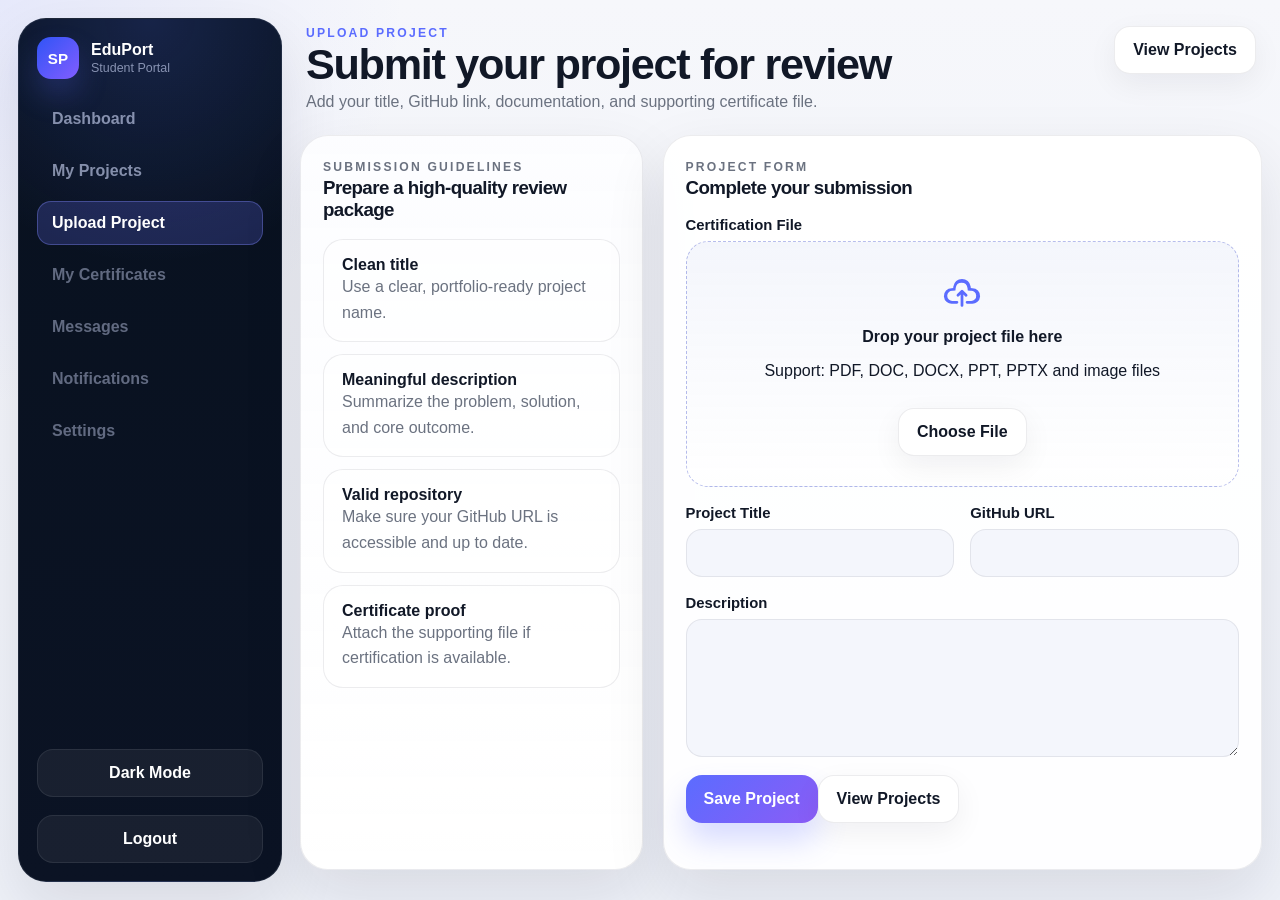
==== frontend/add-project.html @ 6cba8082 "Updated file changes" ====
<!-- Purpose: Provides the form for adding a new project and uploading a certification file. -->
<!DOCTYPE html>
<html lang="en">
  <head>
    <meta charset="UTF-8" />
    <meta name="viewport" content="width=device-width, initial-scale=1.0" />
    <title>Add Project | Student Portfolio Platform</title>
    <link rel="stylesheet" href="/frontend/css/style.css" />
  </head>
  <body>
    <div class="app-shell">
      <aside class="sidebar app-sidebar">
        <div class="sidebar-top">
          <a href="/dashboard" class="brand-lockup">
            <span class="brand-mark">SP</span>
            <span>
              <strong>EduPort</strong>
              <small>Student Portal</small>
            </span>
          </a>

          <nav class="nav-links">
            <a href="/dashboard" class="nav-link">Dashboard</a>
            <a href="/projects" class="nav-link">My Projects</a>
            <a href="/add-project" class="nav-link active">Upload Project</a>
            <span class="nav-link nav-link-muted">My Certificates</span>
            <span class="nav-link nav-link-muted">Messages</span>
            <span class="nav-link nav-link-muted">Notifications</span>
            <span class="nav-link nav-link-muted">Settings</span>
          </nav>
        </div>

        <div class="sidebar-bottom">
          <button class="secondary-button theme-toggle" type="button" data-theme-toggle>
            Dark Mode
          </button>
          <button id="logout-button" class="secondary-button" type="button">Logout</button>
        </div>
      </aside>

      <main class="content app-content">
        <header class="app-header">
          <div>
            <p class="page-kicker">Upload Project</p>
            <h1>Submit your project for review</h1>
            <p class="page-subcopy">
              Add your title, GitHub link, documentation, and supporting certificate file.
            </p>
          </div>

          <div class="header-actions">
            <a href="/projects" class="secondary-link">View Projects</a>
          </div>
        </header>

        <section class="dashboard-grid upload-layout">
          <article class="panel panel-accent">
            <div class="panel-head">
              <div>
                <p class="panel-kicker">Submission Guidelines</p>
                <h3>Prepare a high-quality review package</h3>
              </div>
            </div>

            <div class="guideline-list">
              <div class="guideline-item">
                <strong>Clean title</strong>
                <p>Use a clear, portfolio-ready project name.</p>
              </div>
              <div class="guideline-item">
                <strong>Meaningful description</strong>
                <p>Summarize the problem, solution, and core outcome.</p>
              </div>
              <div class="guideline-item">
                <strong>Valid repository</strong>
                <p>Make sure your GitHub URL is accessible and up to date.</p>
              </div>
              <div class="guideline-item">
                <strong>Certificate proof</strong>
                <p>Attach the supporting file if certification is available.</p>
              </div>
            </div>
          </article>

          <article class="panel panel-wide">
            <div class="panel-head">
              <div>
                <p class="panel-kicker">Project Form</p>
                <h3>Complete your submission</h3>
              </div>
            </div>

            <form id="project-form" class="project-form enhanced-form">
              <input type="hidden" id="project-id" />

              <label class="field field-full">
                <span>Certification File</span>
                <div class="upload-dropzone">
                  <div class="upload-icon" aria-hidden="true">
                    <svg viewBox="0 0 24 24" focusable="false">
                      <path
                        d="M12 3.75a4.75 4.75 0 0 1 4.717 4.186l.08.752.747.11A4.25 4.25 0 1 1 17 17.25h-2.25a.75.75 0 0 1 0-1.5H17a2.75 2.75 0 1 0-.485-5.457l-1.367-.2-.145-1.374a3.25 3.25 0 0 0-6.437 0l-.145 1.374-1.367.2A2.75 2.75 0 1 0 7 15.75h2.25a.75.75 0 0 1 0 1.5H7A4.25 4.25 0 1 1 6.456 8.798l.747-.11.08-.752A4.75 4.75 0 0 1 12 3.75Zm.53 6.22 2.22 2.22a.75.75 0 1 1-1.06 1.06l-.94-.939v5.939a.75.75 0 0 1-1.5 0v-5.94l-.94.94a.75.75 0 0 1-1.06-1.06l2.22-2.22a.75.75 0 0 1 1.06 0Z"
                      />
                    </svg>
                  </div>
                  <div>
                    <strong>Drop your project file here</strong>
                    <p>Support: PDF, DOC, DOCX, PPT, PPTX and image files</p>
                  </div>
                  <label class="secondary-button file-trigger">
                    Choose File
                    <input type="file" id="certificationFile" name="certificationFile" />
                  </label>
                </div>
              </label>

              <div class="form-grid">
                <label class="field">
                  <span>Project Title</span>
                  <input type="text" id="title" name="title" required />
                </label>

                <label class="field">
                  <span>GitHub URL</span>
                  <input type="url" id="githubUrl" name="githubUrl" required />
                </label>
              </div>

              <label class="field">
                <span>Description</span>
                <textarea id="description" name="description" rows="6" required></textarea>
              </label>

              <div class="button-row">
                <button type="submit" class="primary-button">Save Project</button>
                <a href="/projects" class="secondary-link">View Projects</a>
              </div>
            </form>

            <div id="project-message" class="message"></div>
          </article>
        </section>
      </main>
    </div>

    <script src="js/theme.js"></script>
    <script src="js/api.js"></script>
    <script src="js/projects.js"></script>
  </body>
</html>
---- frontend/css/style.css ----
/* Purpose: Defines the responsive visual design for the student portfolio frontend. */

:root {
  color-scheme: light;
  --font-display: "Space Grotesk", "Avenir Next", "Segoe UI", sans-serif;
  --font-body: "Manrope", "Segoe UI", sans-serif;
  --bg: #f6f7fb;
  --bg-2: #eef1f8;
  --surface: rgba(255, 255, 255, 0.92);
  --surface-strong: #ffffff;
  --surface-soft: #f4f6fc;
  --surface-muted: #edf2ff;
  --text: #111827;
  --muted: #6b7280;
  --muted-strong: #48556a;
  --border: rgba(15, 23, 42, 0.08);
  --border-strong: rgba(15, 23, 42, 0.13);
  --primary: #5b6cff;
  --primary-2: #8b5cf6;
  --primary-soft: rgba(91, 108, 255, 0.12);
  --success: #22c55e;
  --warning: #f59e0b;
  --danger: #ef4444;
  --success-soft: rgba(34, 197, 94, 0.14);
  --warning-soft: rgba(245, 158, 11, 0.14);
  --danger-soft: rgba(239, 68, 68, 0.13);
  --blue-soft: rgba(91, 108, 255, 0.12);
  --shadow: 0 24px 60px rgba(15, 23, 42, 0.1);
  --shadow-soft: 0 10px 30px rgba(15, 23, 42, 0.06);
  --sidebar-bg:
    radial-gradient(circle at top, rgba(88, 120, 255, 0.18), transparent 28%),
    linear-gradient(180deg, #08111f 0%, #0b1324 100%);
  --sidebar-border: rgba(148, 163, 184, 0.14);
  --sidebar-text: #eff5ff;
  --sidebar-muted: rgba(214, 224, 255, 0.6);
  --sidebar-active: rgba(104, 115, 255, 0.22);
  --sidebar-active-border: rgba(130, 140, 255, 0.36);
  --auth-showcase:
    radial-gradient(circle at 20% 20%, rgba(37, 99, 235, 0.28), transparent 30%),
    radial-gradient(circle at 82% 25%, rgba(139, 92, 246, 0.24), transparent 24%),
    linear-gradient(160deg, #050d1a 0%, #0a1222 48%, #0d1630 100%);
}

html[data-theme='dark'] {
  color-scheme: dark;
  --bg: #060d18;
  --bg-2: #0c1522;
  --surface: rgba(14, 21, 34, 0.92);
  --surface-strong: #0f1727;
  --surface-soft: #131e31;
  --surface-muted: #162137;
  --text: #f3f7ff;
  --muted: #96a6bf;
  --muted-strong: #c5d2e6;
  --border: rgba(148, 163, 184, 0.12);
  --border-strong: rgba(148, 163, 184, 0.18);
  --primary: #7d8dff;
  --primary-2: #a77cff;
  --primary-soft: rgba(125, 141, 255, 0.16);
  --success-soft: rgba(34, 197, 94, 0.18);
  --warning-soft: rgba(245, 158, 11, 0.18);
  --danger-soft: rgba(239, 68, 68, 0.18);
  --blue-soft: rgba(125, 141, 255, 0.16);
  --shadow: 0 26px 60px rgba(0, 0, 0, 0.34);
  --shadow-soft: 0 10px 28px rgba(0, 0, 0, 0.24);
}

* {
  box-sizing: border-box;
}

html {
  scroll-behavior: smooth;
}

body {
  margin: 0;
  min-height: 100vh;
  font-family: var(--font-body);
  color: var(--text);
  background:
    radial-gradient(circle at top left, rgba(91, 108, 255, 0.1), transparent 26%),
    linear-gradient(180deg, var(--bg) 0%, var(--bg-2) 100%);
}

a {
  color: inherit;
  text-decoration: none;
}

button,
input,
textarea {
  font: inherit;
}

button {
  -webkit-tap-highlight-color: transparent;
}

svg {
  display: block;
}

.hidden {
  display: none !important;
}

.auth-body {
  position: relative;
  display: grid;
  place-items: center;
  padding: 28px;
  overflow-x: hidden;
}

.theme-fab {
  position: fixed;
  top: 24px;
  right: 24px;
  z-index: 4;
  min-height: 44px;
  padding: 0 16px;
  border-radius: 999px;
}

.auth-shell {
  width: min(1240px, 100%);
  display: grid;
  gap: 24px;
}

.auth-shell-split {
  grid-template-columns: minmax(0, 1.15fr) minmax(360px, 0.85fr);
}

.auth-showcase,
.auth-panel,
.sidebar,
.panel,
.metric-card,
.card {
  border: 1px solid var(--border);
  box-shadow: var(--shadow);
}

.auth-showcase {
  position: relative;
  overflow: hidden;
  min-height: 760px;
  border-radius: 32px;
  background: var(--auth-showcase);
  color: #eef4ff;
}

.showcase-grid,
.auth-showcase::before,
.auth-showcase::after {
  position: absolute;
  inset: 0;
  pointer-events: none;
}

.showcase-grid {
  background-image:
    linear-gradient(rgba(141, 170, 255, 0.08) 1px, transparent 1px),
    linear-gradient(90deg, rgba(141, 170, 255, 0.08) 1px, transparent 1px);
  background-size: 42px 42px;
  mask-image: linear-gradient(180deg, rgba(0, 0, 0, 0.95), transparent 88%);
}

.auth-showcase::before {
  content: "";
  background:
    radial-gradient(circle at 14% 82%, rgba(56, 189, 248, 0.26), transparent 18%),
    radial-gradient(circle at 84% 76%, rgba(139, 92, 246, 0.2), transparent 18%);
}

.auth-showcase::after {
  content: "";
  inset: 24px;
  border-radius: 28px;
  border: 1px solid rgba(148, 174, 255, 0.12);
}

.showcase-content {
  position: relative;
  z-index: 1;
  display: flex;
  flex-direction: column;
  gap: 28px;
  justify-content: space-between;
  min-height: 100%;
  padding: 56px;
}

.eyebrow,
.auth-kicker,
.page-kicker,
.panel-kicker {
  margin: 0;
  font-size: 0.76rem;
  font-weight: 800;
  letter-spacing: 0.18em;
  text-transform: uppercase;
}

.eyebrow {
  color: #99b6ff;
}

.auth-showcase h1,
.auth-brand h2,
.app-header h1,
.panel h3,
.section-heading h3,
.page-header h1,
.sidebar h2 {
  margin: 0;
  font-family: var(--font-display);
  letter-spacing: -0.03em;
}

.auth-showcase h1 {
  max-width: 9ch;
  font-size: clamp(3rem, 6vw, 5.3rem);
  line-height: 0.95;
}

.gradient-text {
  background: linear-gradient(90deg, #7dc6ff 0%, #84a5ff 42%, #bb7dff 100%);
  -webkit-background-clip: text;
  background-clip: text;
  color: transparent;
  text-shadow: 0 0 18px rgba(125, 141, 255, 0.22);
}

.hero-copy {
  margin: 0;
  max-width: 50ch;
  color: rgba(232, 239, 255, 0.76);
  line-height: 1.7;
}

.feature-tags,
.tag-list,
.button-row,
.summary-grid,
.app-shell,
.header-actions,
.auth-meta,
.tab-row,
.auth-brand,
.inline-form,
.section-heading,
.page-header {
  display: flex;
}

.feature-tags {
  flex-wrap: wrap;
  gap: 12px;
}

.feature-chip,
.tag {
  display: inline-flex;
  align-items: center;
  gap: 8px;
  min-height: 40px;
  padding: 10px 14px;
  border-radius: 999px;
  border: 1px solid rgba(148, 174, 255, 0.18);
  background: rgba(6, 15, 30, 0.52);
  color: #e8efff;
}

.showcase-orbits {
  position: absolute;
  right: 8%;
  top: 10%;
  width: 220px;
  height: 220px;
}

.orb {
  position: absolute;
  inset: 0;
  border-radius: 999px;
  border: 1px solid rgba(146, 172, 255, 0.24);
  animation: orbitFloat 7s ease-in-out infinite;
}

.orb-two {
  inset: 28px;
  animation-delay: -2s;
}

.orb-three {
  inset: 58px;
  animation-delay: -4s;
}

.showcase-stats {
  display: grid;
  gap: 14px;
  grid-template-columns: repeat(3, minmax(0, 1fr));
}

.stat-card {
  padding: 20px;
  border-radius: 22px;
  border: 1px solid rgba(148, 174, 255, 0.18);
  background: rgba(6, 15, 30, 0.48);
}

.stat-card strong {
  display: block;
  margin-bottom: 8px;
  font-size: 2rem;
  font-family: var(--font-display);
}

.stat-card span {
  color: rgba(232, 239, 255, 0.72);
  font-size: 0.94rem;
}

.auth-panel {
  position: relative;
  overflow: hidden;
  border-radius: 32px;
  background: rgba(255, 255, 255, 0.74);
  backdrop-filter: blur(26px);
}

html[data-theme='dark'] .auth-panel {
  background: rgba(10, 16, 28, 0.76);
}

.auth-panel::before {
  content: "";
  position: absolute;
  inset: 18px;
  border-radius: 28px;
  background: linear-gradient(180deg, rgba(255, 255, 255, 0.58), rgba(255, 255, 255, 0.12));
  opacity: 0.7;
}

html[data-theme='dark'] .auth-panel::before {
  background: linear-gradient(180deg, rgba(255, 255, 255, 0.05), rgba(255, 255, 255, 0.02));
}

.auth-panel-inner {
  position: relative;
  z-index: 1;
  display: grid;
  gap: 24px;
  padding: 36px;
}

.brand-badge,
.brand-mark,
.sidebar-avatar {
  display: grid;
  place-items: center;
  border-radius: 18px;
  font-family: var(--font-display);
  font-weight: 700;
  color: #ffffff;
  background: linear-gradient(135deg, #3054f6 0%, #825dff 100%);
  box-shadow: 0 16px 30px rgba(91, 108, 255, 0.24);
}

.brand-badge {
  width: 52px;
  height: 52px;
}

.auth-kicker,
.page-kicker,
.panel-kicker {
  color: var(--primary);
}

.auth-intro {
  display: grid;
  gap: 8px;
}

.auth-intro p,
.page-subcopy,
.panel-head p,
.portfolio-card p,
.message,
.muted-copy,
.profile-highlight p,
.guideline-item p {
  margin: 0;
  color: var(--muted);
  line-height: 1.6;
}

.auth-tabs {
  gap: 10px;
  padding: 6px;
  border-radius: 18px;
  background: rgba(148, 163, 184, 0.1);
}

.tab-button,
.primary-button,
.secondary-button,
.secondary-link,
.icon-button,
.nav-link,
.toggle-visibility {
  border: 0;
  cursor: pointer;
  transition:
    transform 0.22s ease,
    background 0.22s ease,
    color 0.22s ease,
    border-color 0.22s ease,
    box-shadow 0.22s ease,
    opacity 0.22s ease;
}

.tab-button {
  flex: 1;
  min-height: 50px;
  padding: 12px 16px;
  border-radius: 14px;
  background: transparent;
  color: var(--muted);
  font-weight: 700;
}

.tab-button.active {
  color: var(--text);
  background: var(--surface-strong);
  box-shadow: var(--shadow-soft);
}

.primary-button,
.secondary-button,
.secondary-link {
  display: inline-flex;
  align-items: center;
  justify-content: center;
  min-height: 48px;
  padding: 0 18px;
  border-radius: 16px;
  font-weight: 700;
}

.primary-button {
  color: #ffffff;
  background: linear-gradient(135deg, #5b6cff 0%, #8b5cf6 100%);
  box-shadow: 0 18px 30px rgba(91, 108, 255, 0.24);
}

.secondary-button,
.secondary-link,
.icon-button,
.theme-fab {
  color: var(--text);
  background: var(--surface-strong);
  border: 1px solid var(--border);
  box-shadow: var(--shadow-soft);
}

.primary-button:hover,
.secondary-button:hover,
.secondary-link:hover,
.icon-button:hover,
.nav-link:hover,
.toggle-visibility:hover,
.tab-button:hover {
  transform: translateY(-2px);
}

.auth-form,
.project-form {
  display: grid;
  gap: 16px;
}

.field,
.auth-form label,
.project-form label {
  display: grid;
  gap: 8px;
}

.field > span,
.auth-form label > span,
.project-form label > span {
  font-size: 0.93rem;
  font-weight: 700;
}

.input-shell {
  position: relative;
}

.input-icon {
  position: absolute;
  top: 50%;
  left: 16px;
  width: 18px;
  height: 18px;
  transform: translateY(-50%);
  color: var(--muted);
  pointer-events: none;
}

.input-icon svg,
.search-icon svg,
.upload-icon svg {
  width: 100%;
  height: 100%;
  fill: currentColor;
}

input,
textarea {
  width: 100%;
  border-radius: 16px;
  border: 1px solid var(--border);
  color: var(--text);
  background: var(--surface-soft);
  transition: border-color 0.22s ease, box-shadow 0.22s ease, background 0.22s ease;
}

.input-shell input {
  min-height: 56px;
  padding: 16px 54px 16px 46px;
}

.inline-form input,
.project-form input,
.project-form textarea,
.search-shell input,
textarea {
  padding: 14px 16px;
}

.toggle-visibility {
  position: absolute;
  top: 50%;
  right: 10px;
  min-height: 38px;
  padding: 0 12px;
  transform: translateY(-50%);
  border-radius: 12px;
  background: transparent;
  color: var(--muted);
}

.toggle-visibility:hover {
  transform: translateY(calc(-50% - 2px));
  background: var(--surface-muted);
}

input:focus,
textarea:focus {
  outline: none;
  border-color: color-mix(in srgb, var(--primary) 56%, white);
  box-shadow: 0 0 0 4px color-mix(in srgb, var(--primary) 16%, transparent);
}

input::placeholder,
textarea::placeholder {
  color: color-mix(in srgb, var(--muted) 80%, transparent);
}

.auth-meta {
  justify-content: space-between;
  align-items: center;
  gap: 12px;
}

.checkbox-row {
  display: inline-flex;
  align-items: center;
  gap: 10px;
  color: var(--muted);
  cursor: pointer;
}

.checkbox-row input {
  width: 18px;
  height: 18px;
  margin: 0;
  accent-color: var(--primary);
}

.text-link {
  color: var(--primary);
  font-weight: 700;
}

.message {
  min-height: 24px;
  font-size: 0.95rem;
}

.message.error {
  color: var(--danger);
}

.message.success {
  color: var(--success);
}

.app-shell {
  min-height: 100vh;
  gap: 18px;
  padding: 18px;
}

.app-sidebar {
  width: 264px;
  min-width: 264px;
  padding: 18px;
  border-radius: 28px;
  background: var(--sidebar-bg);
  border-color: var(--sidebar-border);
  color: var(--sidebar-text);
  display: flex;
  flex-direction: column;
  justify-content: space-between;
  gap: 24px;
}

.sidebar-top,
.sidebar-bottom {
  display: grid;
  gap: 18px;
}

.brand-lockup {
  display: inline-flex;
  align-items: center;
  gap: 12px;
}

.brand-mark {
  width: 42px;
  height: 42px;
  border-radius: 14px;
  font-size: 0.95rem;
}

.brand-lockup strong,
.sidebar-profile strong {
  display: block;
  color: #ffffff;
}

.brand-lockup small,
.sidebar-profile small {
  display: block;
  margin-top: 2px;
  color: var(--sidebar-muted);
  font-size: 0.78rem;
}

.nav-links {
  display: grid;
  gap: 8px;
}

.nav-link {
  min-height: 44px;
  padding: 12px 14px;
  border-radius: 14px;
  display: flex;
  align-items: center;
  font-weight: 600;
  color: var(--sidebar-muted);
  background: transparent;
  border: 1px solid transparent;
}

.nav-link.active {
  color: #ffffff;
  background: var(--sidebar-active);
  border-color: var(--sidebar-active-border);
}

.nav-link:hover {
  color: #ffffff;
  background: rgba(255, 255, 255, 0.06);
}

.nav-link-muted {
  opacity: 0.72;
  cursor: default;
}

.sidebar-profile {
  display: flex;
  align-items: center;
  gap: 12px;
  padding: 12px;
  border-radius: 18px;
  background: rgba(255, 255, 255, 0.05);
  border: 1px solid rgba(255, 255, 255, 0.08);
}

.sidebar-avatar {
  width: 42px;
  height: 42px;
  border-radius: 14px;
  font-size: 0.95rem;
}

.sidebar .secondary-button {
  width: 100%;
  background: rgba(255, 255, 255, 0.06);
  color: #ffffff;
  border-color: rgba(255, 255, 255, 0.08);
  box-shadow: none;
}

.app-content {
  flex: 1;
  display: grid;
  gap: 20px;
  align-content: start;
}

.app-header {
  display: flex;
  align-items: flex-start;
  justify-content: space-between;
  gap: 16px;
  padding: 8px 6px 0;
}

.app-header h1 {
  font-size: clamp(2rem, 4vw, 2.7rem);
}

.header-actions {
  align-items: center;
  gap: 12px;
}

.search-shell {
  position: relative;
  width: min(280px, 100%);
}

.search-icon {
  position: absolute;
  top: 50%;
  left: 14px;
  width: 18px;
  height: 18px;
  transform: translateY(-50%);
  color: var(--muted);
  pointer-events: none;
}

.search-shell input {
  min-height: 46px;
  padding-left: 40px;
  border-radius: 999px;
}

.search-shell input:disabled {
  opacity: 0.9;
}

.stats-grid {
  display: grid;
  gap: 16px;
  grid-template-columns: repeat(4, minmax(0, 1fr));
}

.metric-card {
  padding: 20px;
  border-radius: 24px;
  background: var(--surface);
}

.metric-card span,
.metric-card small {
  display: block;
}

.metric-card span {
  color: var(--muted);
  font-size: 0.9rem;
}

.metric-card strong {
  display: block;
  margin: 10px 0 6px;
  font-family: var(--font-display);
  font-size: 2.15rem;
}

.metric-card small {
  color: var(--muted);
}

.metric-blue {
  background: linear-gradient(180deg, color-mix(in srgb, var(--surface-strong) 88%, #eef2ff), var(--surface));
}

.metric-green {
  background: linear-gradient(180deg, color-mix(in srgb, var(--surface-strong) 88%, #ecfdf5), var(--surface));
}

.metric-amber {
  background: linear-gradient(180deg, color-mix(in srgb, var(--surface-strong) 88%, #fff7ed), var(--surface));
}

.metric-rose {
  background: linear-gradient(180deg, color-mix(in srgb, var(--surface-strong) 88%, #fff1f2), var(--surface));
}

.dashboard-grid {
  display: grid;
  gap: 20px;
  grid-template-columns: minmax(0, 1.45fr) minmax(320px, 0.95fr);
}

.upload-layout {
  grid-template-columns: minmax(280px, 0.8fr) minmax(0, 1.4fr);
}

.panel {
  padding: 22px;
  border-radius: 28px;
  background: var(--surface);
}

.panel-wide {
  min-width: 0;
}

.panel-side {
  min-width: 0;
}

.panel-accent {
  background:
    linear-gradient(180deg, color-mix(in srgb, var(--surface-strong) 84%, #eef2ff), var(--surface)),
    var(--surface);
}

.panel-head {
  display: flex;
  align-items: center;
  justify-content: space-between;
  gap: 14px;
  margin-bottom: 18px;
}

.panel-link {
  color: var(--primary);
  font-weight: 700;
}

.panel-link:hover {
  text-decoration: underline;
}

.profile-highlight {
  padding: 18px;
  border-radius: 22px;
  background: linear-gradient(135deg, rgba(91, 108, 255, 0.12), rgba(139, 92, 246, 0.08));
}

.profile-badge {
  display: inline-flex;
  align-items: center;
  min-height: 34px;
  padding: 0 12px;
  margin-bottom: 12px;
  border-radius: 999px;
  background: rgba(91, 108, 255, 0.16);
  color: var(--primary);
  font-size: 0.84rem;
  font-weight: 700;
}

.data-list,
.project-stack,
.notification-stack {
  display: grid;
  gap: 14px;
}

.data-row,
.project-card,
.notification-card {
  padding: 16px 18px;
  border-radius: 22px;
  background: var(--surface-strong);
  border: 1px solid var(--border);
  box-shadow: var(--shadow-soft);
}

.data-row {
  display: grid;
  gap: 10px;
}

.data-row-top,
.data-row-bottom,
.project-card-head,
.project-card-meta,
.project-card-actions,
.notification-card {
  display: flex;
}

.data-row-top,
.project-card-head,
.project-card-meta,
.project-card-actions {
  justify-content: space-between;
  gap: 12px;
  align-items: flex-start;
}

.data-row-title strong,
.project-card h4,
.portfolio-card h4,
.guideline-item strong {
  display: block;
  margin: 0;
  font-size: 1rem;
}

.data-row-title small,
.project-card small,
.guideline-item p,
.notification-card small {
  color: var(--muted);
}

.badge,
.status-badge,
.faculty-status-badge {
  display: inline-flex;
  align-items: center;
  justify-content: center;
  min-height: 30px;
  padding: 6px 12px;
  border-radius: 999px;
  font-size: 0.82rem;
  font-weight: 700;
}

.status-badge.status-approved,
.faculty-status-approved,
.badge-approved {
  color: var(--success);
  background: var(--success-soft);
}

.status-badge.status-pending,
.faculty-status-pending,
.badge-pending {
  color: var(--warning);
  background: var(--warning-soft);
}

.status-badge.status-rejected,
.faculty-status-rejected,
.badge-rejected {
  color: var(--danger);
  background: var(--danger-soft);
}

.portfolio-grid {
  display: grid;
  gap: 14px;
}

.portfolio-card {
  padding: 18px;
  border-radius: 22px;
  background: var(--surface-strong);
  border: 1px solid var(--border);
}

.portfolio-card a,
.data-row a,
.project-card a {
  color: var(--primary);
  font-weight: 700;
}

.inline-form {
  gap: 12px;
  align-items: center;
}

.inline-form input {
  flex: 1;
  min-height: 48px;
}

.tag-list {
  flex-wrap: wrap;
  gap: 10px;
}

.tag {
  color: var(--primary);
  background: var(--primary-soft);
  border: 1px solid transparent;
}

.tag button {
  border: 0;
  background: transparent;
  color: inherit;
  cursor: pointer;
  font-weight: 700;
}

.guideline-list {
  display: grid;
  gap: 12px;
}

.guideline-item {
  padding: 16px 18px;
  border-radius: 20px;
  background: rgba(255, 255, 255, 0.55);
  border: 1px solid var(--border);
}

html[data-theme='dark'] .guideline-item {
  background: rgba(255, 255, 255, 0.02);
}

.enhanced-form {
  gap: 18px;
}

.field-full {
  grid-column: 1 / -1;
}

.form-grid {
  display: grid;
  gap: 16px;
  grid-template-columns: repeat(2, minmax(0, 1fr));
}

.upload-dropzone {
  display: grid;
  place-items: center;
  gap: 12px;
  padding: 30px 20px;
  text-align: center;
  border-radius: 22px;
  border: 1px dashed color-mix(in srgb, var(--primary) 30%, var(--border-strong));
  background: linear-gradient(180deg, var(--surface-soft), var(--surface));
}

.upload-icon {
  width: 44px;
  height: 44px;
  color: var(--primary);
}

.file-trigger {
  position: relative;
  overflow: hidden;
}

.file-trigger input[type='file'] {
  position: absolute;
  inset: 0;
  opacity: 0;
  cursor: pointer;
}

.project-stack {
  grid-template-columns: 1fr;
}

.project-card {
  display: grid;
  gap: 12px;
}

.project-card p {
  margin: 0;
  color: var(--muted);
}

.project-card-meta {
  flex-wrap: wrap;
  color: var(--muted);
  font-size: 0.92rem;
}

.project-card-actions {
  flex-wrap: wrap;
  align-items: center;
}

.project-card-links {
  display: flex;
  flex-wrap: wrap;
  gap: 10px;
}

.notification-card {
  align-items: flex-start;
  gap: 12px;
}

.notification-icon {
  width: 38px;
  height: 38px;
  flex: none;
  border-radius: 14px;
  display: grid;
  place-items: center;
  font-weight: 700;
}

.notification-approved {
  color: var(--success);
  background: var(--success-soft);
}

.notification-pending {
  color: var(--warning);
  background: var(--warning-soft);
}

.notification-rejected {
  color: var(--danger);
  background: var(--danger-soft);
}

.table-wrapper {
  overflow-x: auto;
}

.project-table {
  width: 100%;
  border-collapse: collapse;
}

.project-table th,
.project-table td {
  padding: 14px 12px;
  border-bottom: 1px solid var(--border);
  text-align: left;
  vertical-align: top;
}

.project-table th {
  color: var(--muted);
  font-size: 0.82rem;
  letter-spacing: 0.08em;
  text-transform: uppercase;
}

.action-group {
  display: flex;
  flex-wrap: wrap;
  gap: 8px;
}

.icon-button.danger {
  color: var(--danger);
}

.empty-state {
  color: var(--muted);
  padding: 14px 0;
}

.auth-showcase,
.auth-panel,
.app-sidebar,
.panel,
.metric-card,
.project-card,
.data-row {
  animation: fadeLift 0.65s ease both;
}

@keyframes fadeLift {
  from {
    opacity: 0;
    transform: translateY(14px);
  }

  to {
    opacity: 1;
    transform: translateY(0);
  }
}

@keyframes orbitFloat {
  0%,
  100% {
    transform: translateY(0);
  }

  50% {
    transform: translateY(-10px);
  }
}

@media (max-width: 1180px) {
  .auth-shell-split,
  .dashboard-grid,
  .upload-layout {
    grid-template-columns: 1fr;
  }

  .stats-grid {
    grid-template-columns: repeat(2, minmax(0, 1fr));
  }

  .showcase-content {
    padding: 40px;
  }
}

@media (max-width: 980px) {
  .app-shell {
    flex-direction: column;
  }

  .app-sidebar {
    width: 100%;
    min-width: 0;
  }

  .app-header,
  .header-actions,
  .inline-form {
    flex-direction: column;
    align-items: stretch;
  }

  .search-shell {
    width: 100%;
  }
}

@media (max-width: 720px) {
  .auth-body,
  .app-shell {
    padding: 14px;
  }

  .theme-fab {
    top: 16px;
    right: 16px;
  }

  .auth-panel-inner,
  .showcase-content {
    padding: 24px;
  }

  .auth-showcase h1 {
    max-width: none;
    font-size: clamp(2.4rem, 11vw, 3.7rem);
  }

  .showcase-stats,
  .stats-grid,
  .form-grid {
    grid-template-columns: 1fr;
  }

  .auth-meta {
    flex-direction: column;
    align-items: flex-start;
  }

  .panel,
  .metric-card {
    padding: 18px;
  }
}

@media (prefers-reduced-motion: reduce) {
  *,
  *::before,
  *::after {
    animation: none !important;
    transition: none !important;
    scroll-behavior: auto !important;
  }
}
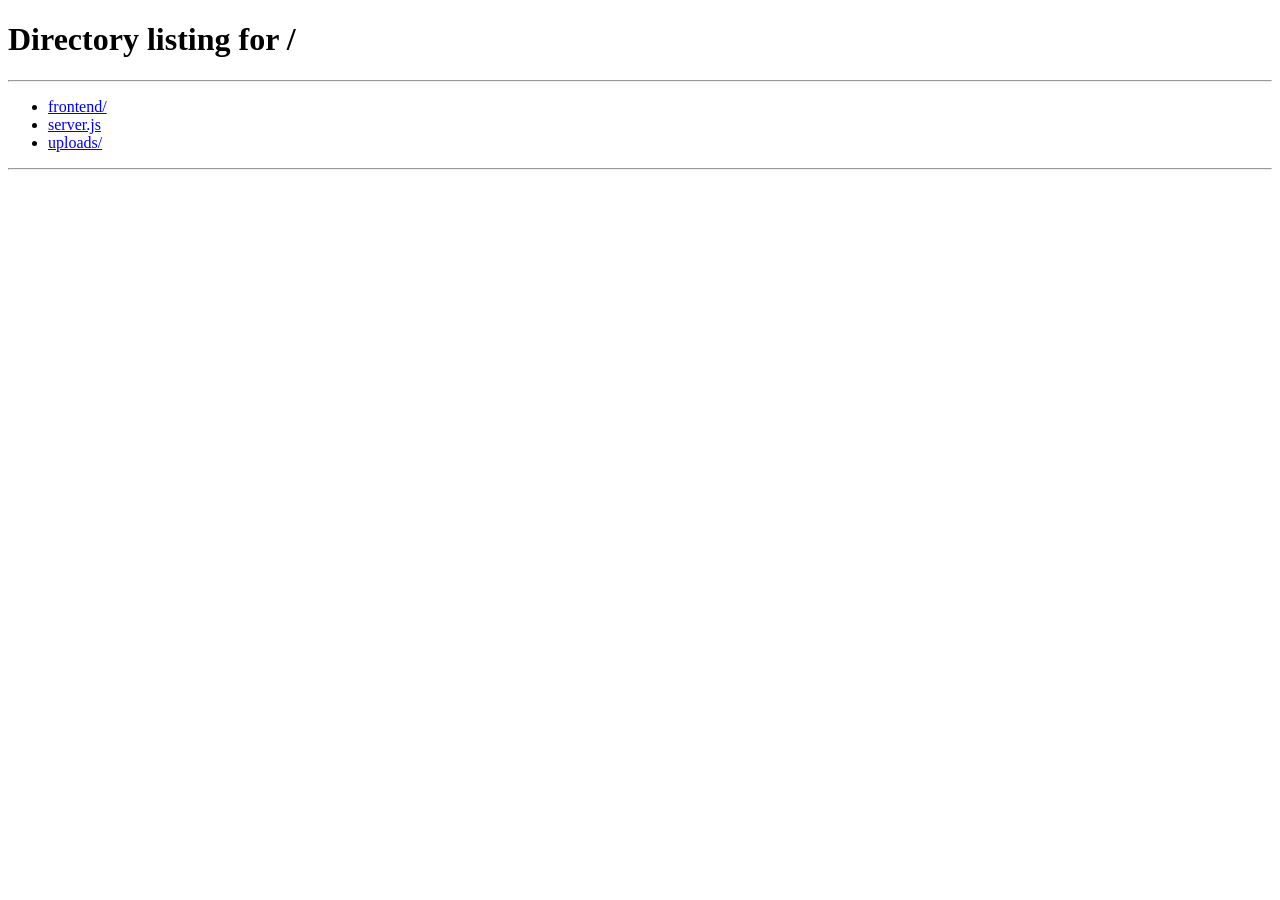
==== commit fb9ef36f: "change in the file things" ====
--- a/frontend/add-project.html
+++ b/frontend/add-project.html
@@ -23,7 +23,7 @@
             <a href="/dashboard" class="nav-link">Dashboard</a>
             <a href="/projects" class="nav-link">My Projects</a>
             <a href="/add-project" class="nav-link active">Upload Project</a>
-            <span class="nav-link nav-link-muted">My Certificates</span>
+            <a href="/certificates" class="nav-link">My Certificates</a>
             <span class="nav-link nav-link-muted">Messages</span>
             <span class="nav-link nav-link-muted">Notifications</span>
             <span class="nav-link nav-link-muted">Settings</span>
@@ -95,7 +95,7 @@
 
               <label class="field field-full">
                 <span>Certification File</span>
-                <div class="upload-dropzone">
+                <div class="upload-dropzone" id="upload-dropzone" data-upload-dropzone>
                   <div class="upload-icon" aria-hidden="true">
                     <svg viewBox="0 0 24 24" focusable="false">
                       <path
@@ -109,8 +109,14 @@
                   </div>
                   <label class="secondary-button file-trigger">
                     Choose File
-                    <input type="file" id="certificationFile" name="certificationFile" />
+                    <input
+                      type="file"
+                      id="certificationFile"
+                      name="certificationFile"
+                      accept=".pdf,.doc,.docx,.ppt,.pptx,image/*"
+                    />
                   </label>
+                  <div id="upload-file-info" class="upload-file-info hidden" aria-live="polite"></div>
                 </div>
               </label>
 
--- a/frontend/css/style.css
+++ b/frontend/css/style.css
@@ -124,6 +124,38 @@
   border-radius: 999px;
 }
 
+.theme-icon-button {
+  width: 42px;
+  min-width: 42px;
+  min-height: 42px;
+  height: 42px;
+  padding: 0;
+  display: grid;
+  place-items: center;
+}
+
+.theme-icon {
+  width: 18px;
+  height: 18px;
+  color: currentColor;
+}
+
+.theme-icon svg {
+  width: 100%;
+  height: 100%;
+  fill: currentColor;
+}
+
+.theme-icon-moon,
+.theme-icon-sun {
+  display: none;
+}
+
+[data-theme-toggle][data-theme='light'] .theme-icon-moon,
+[data-theme-toggle][data-theme='dark'] .theme-icon-sun {
+  display: block;
+}
+
 .auth-shell {
   width: min(1240px, 100%);
   display: grid;
@@ -192,6 +224,40 @@
   justify-content: space-between;
   min-height: 100%;
   padding: 56px;
+}
+
+.faculty-showcase-minimal {
+  min-height: 620px;
+  background:
+    radial-gradient(circle at 18% 22%, rgba(91, 108, 255, 0.18), transparent 24%),
+    linear-gradient(160deg, #0a1220 0%, #10182b 100%);
+}
+
+.faculty-showcase-minimal::before {
+  background:
+    radial-gradient(circle at 18% 78%, rgba(125, 141, 255, 0.18), transparent 16%);
+}
+
+.faculty-showcase-minimal .showcase-grid {
+  background-size: 56px 56px;
+  opacity: 0.55;
+}
+
+.student-showcase-minimal {
+  min-height: 620px;
+  background:
+    radial-gradient(circle at 22% 24%, rgba(91, 108, 255, 0.16), transparent 24%),
+    linear-gradient(160deg, #0b1220 0%, #121a2b 100%);
+}
+
+.student-showcase-minimal::before {
+  background:
+    radial-gradient(circle at 18% 78%, rgba(125, 141, 255, 0.16), transparent 16%);
+}
+
+.student-showcase-minimal .showcase-grid {
+  background-size: 56px 56px;
+  opacity: 0.52;
 }
 
 .eyebrow,
@@ -240,6 +306,33 @@
   max-width: 50ch;
   color: rgba(232, 239, 255, 0.76);
   line-height: 1.7;
+}
+
+.minimal-illustration {
+  margin-top: auto;
+  display: grid;
+  gap: 14px;
+  max-width: 240px;
+}
+
+.minimal-orb {
+  width: 96px;
+  height: 96px;
+  border-radius: 999px;
+  background:
+    radial-gradient(circle at 35% 35%, rgba(255, 255, 255, 0.3), transparent 28%),
+    linear-gradient(135deg, rgba(91, 108, 255, 0.88), rgba(139, 92, 246, 0.52));
+  box-shadow: 0 20px 40px rgba(91, 108, 255, 0.18);
+}
+
+.minimal-line {
+  height: 10px;
+  border-radius: 999px;
+  background: rgba(255, 255, 255, 0.12);
+}
+
+.minimal-line-short {
+  width: 65%;
 }
 
 .feature-tags,
@@ -257,6 +350,17 @@
   display: flex;
 }
 
+.auth-brand {
+  align-items: center;
+  gap: 16px;
+}
+
+.auth-brand > div {
+  display: grid;
+  gap: 2px;
+  align-content: center;
+}
+
 .feature-tags {
   flex-wrap: wrap;
   gap: 12px;
@@ -351,12 +455,23 @@
   background: linear-gradient(180deg, rgba(255, 255, 255, 0.05), rgba(255, 255, 255, 0.02));
 }
 
+.auth-panel-minimal {
+  display: grid;
+  align-items: center;
+}
+
 .auth-panel-inner {
   position: relative;
   z-index: 1;
   display: grid;
   gap: 24px;
   padding: 36px;
+}
+
+.auth-panel-inner-minimal {
+  width: min(100%, 420px);
+  margin: 0 auto;
+  padding: 44px;
 }
 
 .brand-badge,
@@ -375,12 +490,21 @@
 .brand-badge {
   width: 52px;
   height: 52px;
+  flex: none;
 }
 
 .auth-kicker,
 .page-kicker,
 .panel-kicker {
   color: var(--primary);
+}
+
+.auth-kicker {
+  line-height: 1;
+}
+
+.auth-brand h2 {
+  line-height: 1;
 }
 
 .auth-intro {
@@ -601,6 +725,32 @@
   font-weight: 700;
 }
 
+.text-button {
+  padding: 0;
+  border: 0;
+  background: transparent;
+  color: var(--primary);
+  font: inherit;
+  font-weight: 700;
+  cursor: pointer;
+}
+
+.text-button:hover {
+  text-decoration: underline;
+}
+
+.text-link-subtle {
+  font-size: 0.92rem;
+  font-weight: 600;
+}
+
+.auth-switch {
+  margin: 4px 0 0;
+  color: var(--muted);
+  font-size: 0.94rem;
+  text-align: center;
+}
+
 .message {
   min-height: 24px;
   font-size: 0.95rem;
@@ -862,6 +1012,10 @@
   margin-bottom: 18px;
 }
 
+.panel-head h3 {
+  line-height: 1.15;
+}
+
 .panel-link {
   color: var(--primary);
   font-weight: 700;
@@ -1000,24 +1154,34 @@
 }
 
 .inline-form {
-  gap: 12px;
-  align-items: center;
+  gap: 16px;
+  align-items: stretch;
+  margin-bottom: 18px;
 }
 
 .inline-form input {
   flex: 1;
-  min-height: 48px;
+  min-height: 56px;
+  padding-inline: 18px;
+}
+
+.inline-form .primary-button {
+  min-width: 178px;
 }
 
 .tag-list {
   flex-wrap: wrap;
-  gap: 10px;
+  gap: 14px;
 }
 
 .tag {
+  min-height: 54px;
+  padding: 0 22px;
   color: var(--primary);
   background: var(--primary-soft);
   border: 1px solid transparent;
+  font-size: 1rem;
+  font-weight: 700;
 }
 
 .tag button {
@@ -1026,6 +1190,8 @@
   color: inherit;
   cursor: pointer;
   font-weight: 700;
+  font-size: 1.6rem;
+  line-height: 1;
 }
 
 .guideline-list {
@@ -1069,6 +1235,12 @@
   background: linear-gradient(180deg, var(--surface-soft), var(--surface));
 }
 
+.upload-dropzone.is-dragging {
+  border-color: color-mix(in srgb, var(--primary) 55%, white);
+  background: linear-gradient(180deg, color-mix(in srgb, var(--surface-soft) 88%, #eef2ff), var(--surface));
+  box-shadow: 0 0 0 4px color-mix(in srgb, var(--primary) 12%, transparent);
+}
+
 .upload-icon {
   width: 44px;
   height: 44px;
@@ -1084,6 +1256,49 @@
   position: absolute;
   inset: 0;
   opacity: 0;
+  cursor: pointer;
+}
+
+.upload-file-info {
+  width: min(100%, 420px);
+  display: flex;
+  align-items: center;
+  justify-content: space-between;
+  gap: 12px;
+  padding: 12px 14px;
+  border-radius: 16px;
+  background: var(--surface-strong);
+  border: 1px solid var(--border);
+  box-shadow: var(--shadow-soft);
+}
+
+.upload-file-meta {
+  min-width: 0;
+}
+
+.upload-file-meta strong,
+.upload-file-meta span {
+  display: block;
+}
+
+.upload-file-meta strong {
+  overflow: hidden;
+  text-overflow: ellipsis;
+  white-space: nowrap;
+}
+
+.upload-file-meta span {
+  margin-top: 4px;
+  color: var(--muted);
+  font-size: 0.9rem;
+}
+
+.upload-file-clear {
+  padding: 0;
+  border: 0;
+  background: transparent;
+  color: var(--primary);
+  font-weight: 700;
   cursor: pointer;
 }
 
@@ -1180,6 +1395,15 @@
 
 .icon-button.danger {
   color: var(--danger);
+  background: color-mix(in srgb, var(--danger) 10%, var(--surface-strong));
+  border-color: color-mix(in srgb, var(--danger) 24%, transparent);
+}
+
+.icon-button.danger:hover {
+  color: #ffffff;
+  background: linear-gradient(135deg, #ef4444 0%, #dc2626 100%);
+  border-color: transparent;
+  box-shadow: 0 16px 28px rgba(239, 68, 68, 0.22);
 }
 
 .empty-state {
@@ -1269,9 +1493,20 @@
     right: 16px;
   }
 
+  .theme-icon-button {
+    width: 40px;
+    min-width: 40px;
+    height: 40px;
+    min-height: 40px;
+  }
+
   .auth-panel-inner,
   .showcase-content {
     padding: 24px;
+  }
+
+  .auth-panel-inner-minimal {
+    padding: 28px 24px;
   }
 
   .auth-showcase h1 {
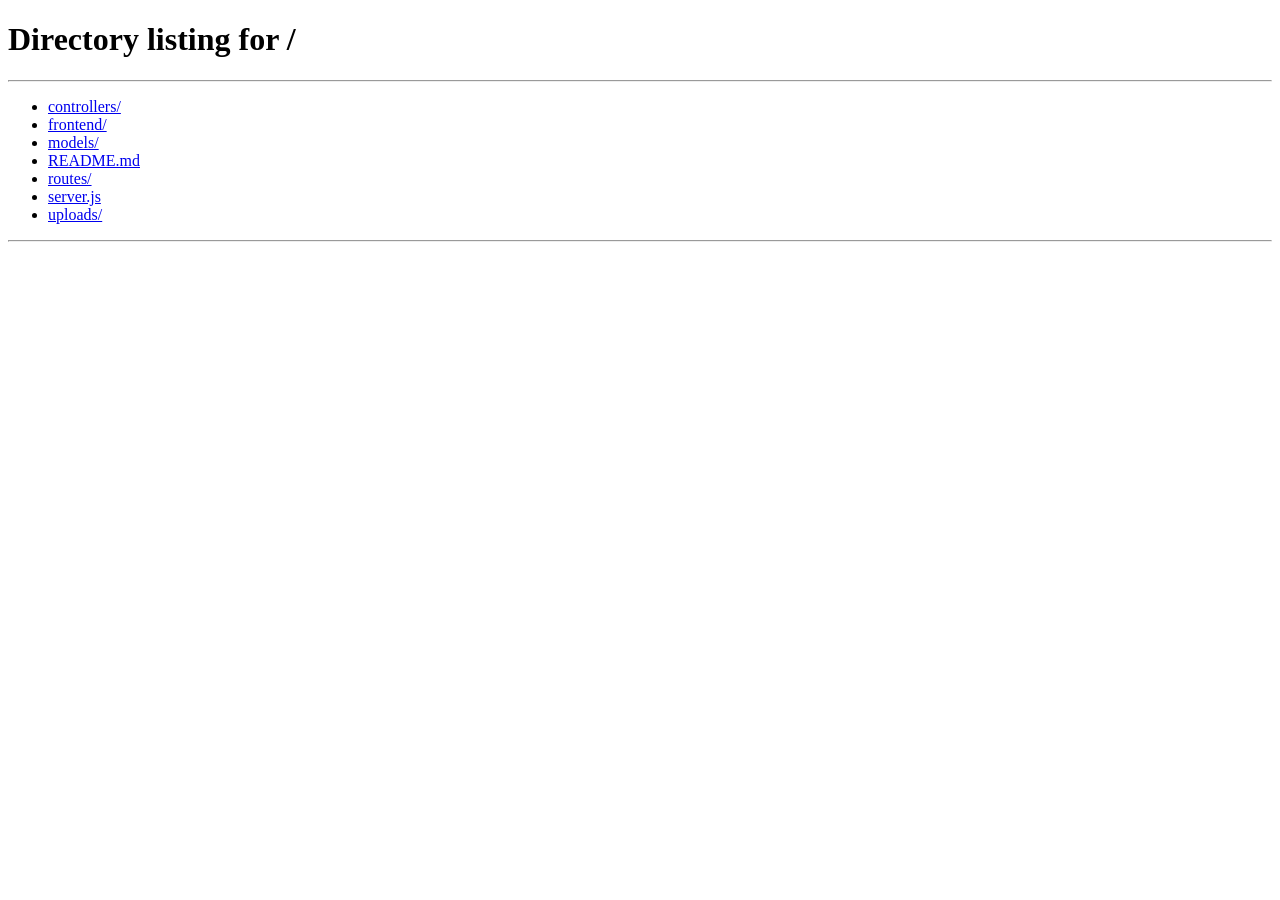
==== commit e97494cf: "Added new features for student and faculty" ====
--- a/frontend/add-project.html
+++ b/frontend/add-project.html
@@ -132,6 +132,25 @@
                 </label>
               </div>
 
+              <div class="form-grid">
+                <label class="field">
+                  <span>Section</span>
+                  <select id="section" name="section" required>
+                    <option value="">Select section</option>
+                    <option value="224WT">224WT</option>
+                    <option value="224AR">224AR</option>
+                    <option value="224BV">224BV</option>
+                  </select>
+                </label>
+
+                <label class="field">
+                  <span>Teacher / Faculty</span>
+                  <select id="assigned_teacher" name="assigned_teacher" required>
+                    <option value="">Select teacher</option>
+                  </select>
+                </label>
+              </div>
+
               <label class="field">
                 <span>Description</span>
                 <textarea id="description" name="description" rows="6" required></textarea>
--- a/frontend/css/style.css
+++ b/frontend/css/style.css
@@ -474,6 +474,31 @@
   padding: 44px;
 }
 
+.auth-shell-unified {
+  align-items: stretch;
+}
+
+.auth-showcase-unified,
+.auth-panel-unified {
+  min-height: 760px;
+}
+
+.auth-showcase-unified .showcase-content {
+  justify-content: flex-start;
+  gap: 26px;
+}
+
+.auth-showcase-unified .hero-copy {
+  max-width: 28ch;
+  font-size: 1.08rem;
+}
+
+.auth-panel-inner-unified {
+  width: min(100%, 660px);
+  gap: 28px;
+  padding: 56px 54px;
+}
+
 .brand-badge,
 .brand-mark,
 .sidebar-avatar {
@@ -510,6 +535,55 @@
 .auth-intro {
   display: grid;
   gap: 8px;
+}
+
+.role-switch {
+  display: grid;
+  grid-template-columns: repeat(2, minmax(0, 1fr));
+  gap: 8px;
+  padding: 8px;
+  border-radius: 28px;
+  background: rgba(148, 163, 184, 0.12);
+  border: 1px solid var(--border);
+  box-shadow: inset 0 1px 0 rgba(255, 255, 255, 0.25);
+}
+
+.role-option {
+  min-height: 64px;
+  border: 2px solid transparent;
+  border-radius: 22px;
+  background: transparent;
+  color: var(--muted);
+  font-size: 1rem;
+  font-weight: 800;
+  cursor: pointer;
+  transition:
+    transform 0.22s ease,
+    border-color 0.22s ease,
+    color 0.22s ease,
+    background 0.22s ease,
+    box-shadow 0.22s ease;
+}
+
+.role-option.active {
+  color: var(--text);
+  background: rgba(255, 255, 255, 0.88);
+  border-color: color-mix(in srgb, var(--primary) 75%, white);
+  box-shadow:
+    0 12px 30px rgba(37, 99, 235, 0.12),
+    inset 0 1px 0 rgba(255, 255, 255, 0.6);
+}
+
+html[data-theme='dark'] .role-switch {
+  background: rgba(255, 255, 255, 0.04);
+  box-shadow: inset 0 1px 0 rgba(255, 255, 255, 0.05);
+}
+
+html[data-theme='dark'] .role-option.active {
+  background: rgba(8, 15, 28, 0.9);
+  box-shadow:
+    0 16px 30px rgba(25, 92, 255, 0.2),
+    inset 0 1px 0 rgba(255, 255, 255, 0.06);
 }
 
 .auth-intro p,
@@ -648,6 +722,7 @@
 }
 
 input,
+select,
 textarea {
   width: 100%;
   border-radius: 16px;
@@ -664,10 +739,16 @@
 
 .inline-form input,
 .project-form input,
+.project-form select,
 .project-form textarea,
 .search-shell input,
+select,
 textarea {
   padding: 14px 16px;
+}
+
+select {
+  min-height: 51px;
 }
 
 .toggle-visibility {
@@ -688,6 +769,7 @@
 }
 
 input:focus,
+select:focus,
 textarea:focus {
   outline: none;
   border-color: color-mix(in srgb, var(--primary) 56%, white);
@@ -749,6 +831,18 @@
   color: var(--muted);
   font-size: 0.94rem;
   text-align: center;
+}
+
+.auth-footnote {
+  margin: 12px 0 0;
+  color: var(--muted);
+  text-align: center;
+  font-size: 0.98rem;
+}
+
+.auth-footnote span {
+  color: var(--primary);
+  font-weight: 800;
 }
 
 .message {
@@ -1394,9 +1488,16 @@
 }
 
 .icon-button.danger {
+  display: inline-flex;
+  align-items: center;
+  justify-content: center;
+  min-height: 48px;
+  padding: 0 24px;
+  border-radius: 16px;
+  font-weight: 700;
   color: var(--danger);
-  background: color-mix(in srgb, var(--danger) 10%, var(--surface-strong));
-  border-color: color-mix(in srgb, var(--danger) 24%, transparent);
+  background: linear-gradient(135deg, rgba(239, 68, 68, 0.14) 0%, rgba(220, 38, 38, 0.1) 100%);
+  border-color: color-mix(in srgb, var(--danger) 28%, transparent);
 }
 
 .icon-button.danger:hover {
@@ -1509,6 +1610,21 @@
     padding: 28px 24px;
   }
 
+  .auth-panel-inner-unified {
+    width: 100%;
+    padding: 32px 24px;
+  }
+
+  .auth-showcase-unified,
+  .auth-panel-unified {
+    min-height: auto;
+  }
+
+  .role-option {
+    min-height: 58px;
+    font-size: 0.96rem;
+  }
+
   .auth-showcase h1 {
     max-width: none;
     font-size: clamp(2.4rem, 11vw, 3.7rem);
